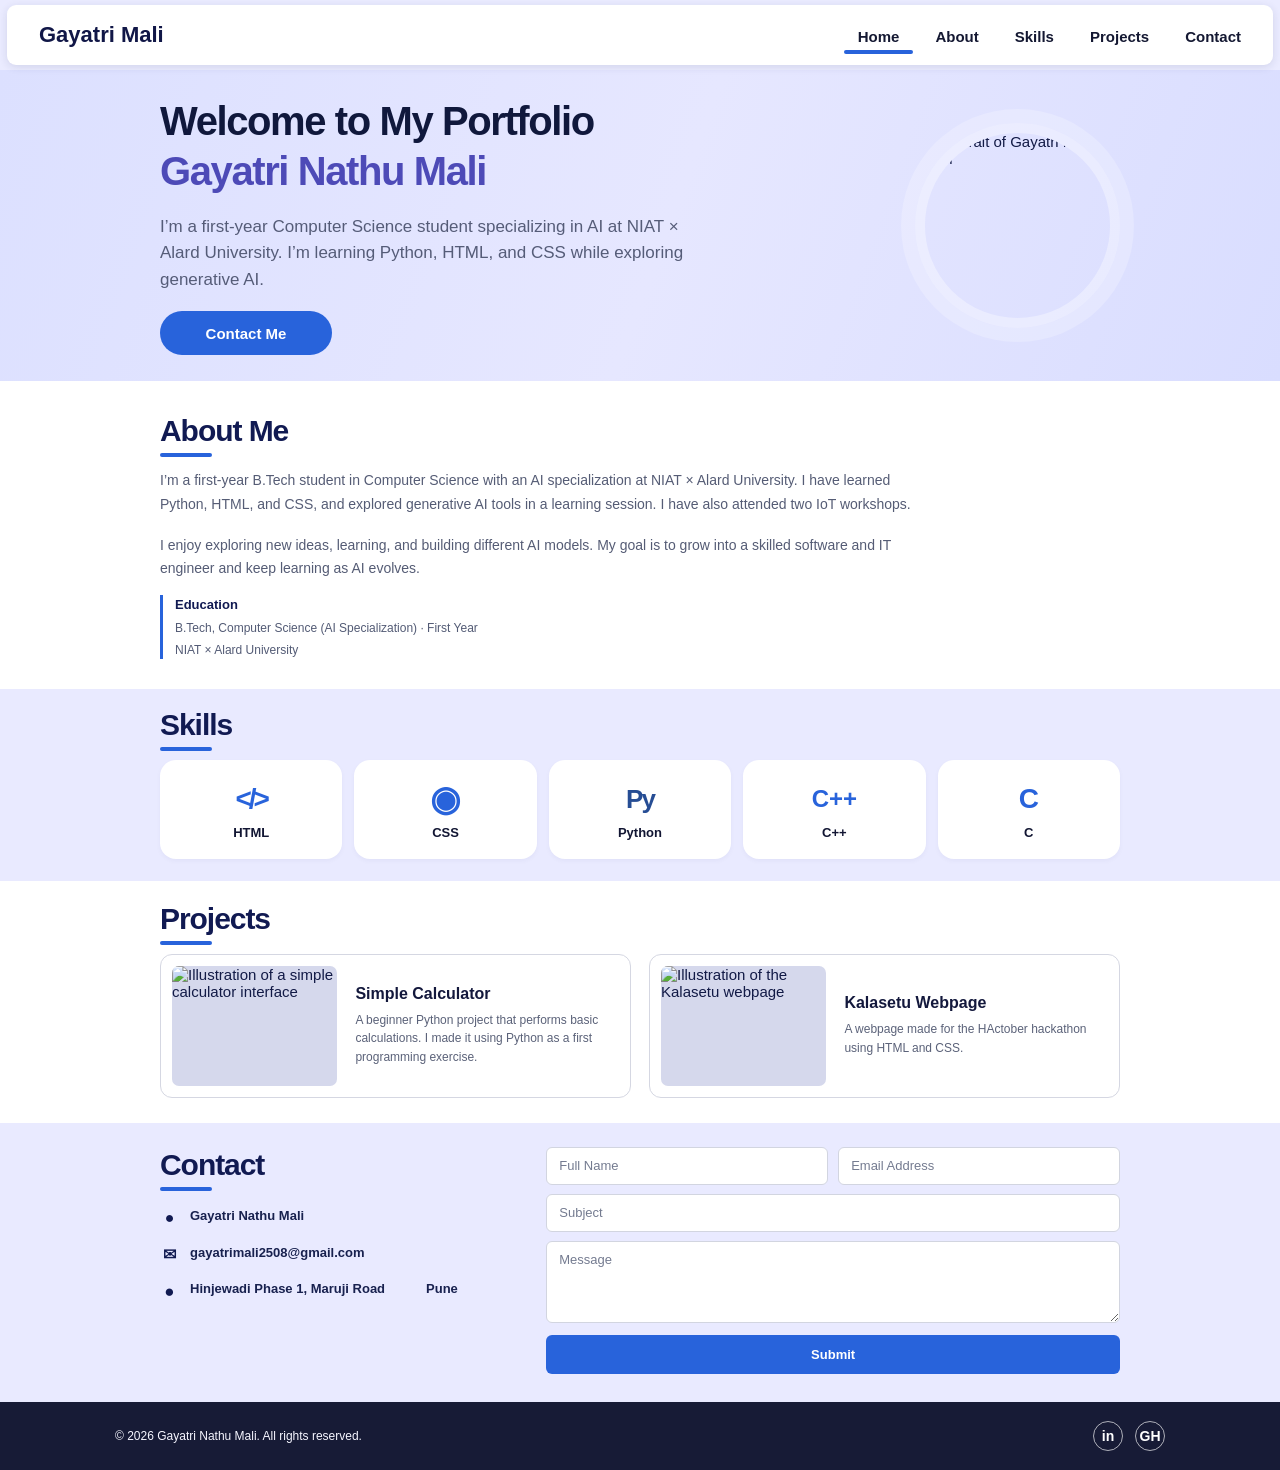
==== html.html @ 58865205 "Create html.html" ====
<!DOCTYPE html>
<html lang="en">
<head>
  <meta charset="UTF-8">
  <meta name="viewport" content="width=device-width, initial-scale=1.0">
  <meta name="description" content="Personal portfolio of Gayatri Nathu Mali, a first-year computer science engineering student specializing in AI.">
  <title>Gayatri Nathu Mali | Portfolio</title>
  <link rel="stylesheet" href="style.css">
</head>
<body>
  <header class="site-header">
    <nav class="navigation" aria-label="Main navigation">
      <a class="logo" href="#home">Gayatri Mali</a>
      <div class="nav-links">
        <a href="#home">Home</a>
        <a href="#about">About</a>
        <a href="#skills">Skills</a>
        <a href="#projects">Projects</a>
        <a href="#contact">Contact</a>
      </div>
    </nav>
  </header>

  <main>
    <section class="hero" id="home">
      <div class="hero-inner">
        <div class="hero-copy">
          <h1>Welcome to My Portfolio<br><span>Gayatri Nathu Mali</span></h1>
          <p>I’m a first-year Computer Science student specializing in AI at NIAT × Alard University. I’m learning Python, HTML, and CSS while exploring generative AI.</p>
          <a class="contact-button" href="#contact">Contact Me</a>
        </div>
        <img class="profile-photo" src="assets/gayatri-mali.jpeg" alt="Portrait of Gayatri Nathu Mali">
      </div>
    </section>

    <section class="about section-white" id="about">
      <div class="section-inner about-inner">
        <div class="about-copy">
          <h2 class="section-title">About Me</h2>
          <p>I’m a first-year B.Tech student in Computer Science with an AI specialization at NIAT × Alard University. I have learned Python, HTML, and CSS, and explored generative AI tools in a learning session. I have also attended two IoT workshops.</p>
          <p>I enjoy exploring new ideas, learning, and building different AI models. My goal is to grow into a skilled software and IT engineer and keep learning as AI evolves.</p>
          <div class="education"><strong>Education</strong><span>B.Tech, Computer Science (AI Specialization) · First Year</span><span>NIAT × Alard University</span></div>
        </div>
      </div>
    </section>

    <section class="skills" id="skills">
      <div class="section-inner">
        <h2 class="section-title">Skills</h2>
        <div class="skill-grid">
          <article class="skill-card"><span class="skill-icon code-icon" aria-hidden="true">&lt;/&gt;</span><h3>HTML</h3></article>
          <article class="skill-card"><span class="skill-icon css-icon" aria-hidden="true">◉</span><h3>CSS</h3></article>
          <article class="skill-card"><span class="skill-icon python-icon" aria-hidden="true">Py</span><h3>Python</h3></article>
          <article class="skill-card"><span class="skill-icon cpp-icon" aria-hidden="true">C++</span><h3>C++</h3></article>
          <article class="skill-card"><span class="skill-icon c-icon" aria-hidden="true">C</span><h3>C</h3></article>
        </div>
      </div>
    </section>

    <section class="projects section-white" id="projects">
      <div class="section-inner">
        <h2 class="section-title">Projects</h2>
        <div class="project-grid">
          <article class="project-card">
            <div class="project-image"><img class="project-art" src="assets/simple-calculator.svg" alt="Illustration of a simple calculator interface"></div>
            <div class="project-copy"><h3>Simple Calculator</h3><p>A beginner Python project that performs basic calculations. I made it using Python as a first programming exercise.</p></div>
          </article>
          <article class="project-card">
            <div class="project-image"><img class="project-art" src="assets/kalasetu-webpage.svg" alt="Illustration of the Kalasetu webpage"></div>
            <div class="project-copy"><h3>Kalasetu Webpage</h3><p>A webpage made for the HActober hackathon using HTML and CSS.</p></div>
          </article>
        </div>
      </div>
    </section>

    <section class="contact" id="contact">
      <div class="section-inner contact-inner">
        <div class="contact-info">
          <h2 class="section-title">Contact</h2>
          <p><span class="contact-icon" aria-hidden="true">●</span> Gayatri Nathu Mali</p>
          <p><span class="contact-icon" aria-hidden="true">✉</span> <a href="mailto:gayatrimali2508@gmail.com">gayatrimali2508@gmail.com</a></p>
          <p><span class="contact-icon location-icon" aria-hidden="true">●</span> Hinjewadi Phase 1, Maruji Road<br><span class="location-indent">Pune</span></p>
        </div>
        <form class="contact-form" action="mailto:gayatrimali2508@gmail.com" method="post" enctype="text/plain">
          <div class="form-row">
            <label><span class="visually-hidden">Full Name</span><input type="text" name="full-name" placeholder="Full Name" autocomplete="name" required></label>
            <label><span class="visually-hidden">Email Address</span><input type="email" name="email" placeholder="Email Address" autocomplete="email" required></label>
          </div>
          <label><span class="visually-hidden">Subject</span><input type="text" name="subject" placeholder="Subject" required></label>
          <label><span class="visually-hidden">Message</span><textarea name="message" rows="4" placeholder="Message" required></textarea></label>
          <button class="submit-button" type="submit">Submit</button>
        </form>
      </div>
    </section>
  </main>

  <footer class="footer">
    <div class="footer-inner">
      <p>© 2026 Gayatri Nathu Mali. All rights reserved.</p>
      <div class="social-links">
        <a href="https://www.linkedin.com/in/gayatri-mali-8b49a341b/" target="_blank" rel="noopener noreferrer" aria-label="LinkedIn profile">in</a>
        <a href="https://github.com/Gayu0205" target="_blank" rel="noopener noreferrer" aria-label="GitHub profile">GH</a>
      </div>
    </div>
  </footer>
</body>
</html>
---- style.css ----
* {
  box-sizing: border-box;
}
:root {
  --navy: #111a52;
  --blue: #2863db;
  --lavender: #e9eaff;
  --lavender-deep: #dfe2ff;
  --text: #121a46;
  --muted: #616780;
}
html {
  scroll-behavior: smooth;
  scroll-padding-top: 82px;
}
body {
  margin: 0;
  color: var(--text);
  background: #fff;
  font-family: Arial, Helvetica, sans-serif;
  font-size: 15px;
}
a {
  color: inherit;
  text-decoration: none;
}
.site-header {
  position: sticky;
  top: 0;
  z-index: 10;
  padding: 5px 7px;
  background: rgba(233,234,255,.92);
}
.navigation {
  min-height: 60px;
  padding: 0 32px;
  display: flex;
  justify-content: space-between;
  align-items: center;
  background: #fff;
  border-radius: 9px;
  box-shadow: 0 2px 8px rgba(21,31,83,.12);
}
.logo {
  color: #111747;
  font-size: 22px;
  font-weight: 700;
}
.nav-links {
  display: flex;
  align-items: center;
  gap: 36px;
}
.nav-links a {
  position: relative;
  padding: 21px 0 18px;
  color: #141832;
  font-weight: 600;
  transition: color .2s ease;
}
.nav-links a:hover, .nav-links a:focus-visible {
  color: var(--blue);
}
.nav-links a:first-child::after {
  content: '';
  position: absolute;
  right: -14px;
  bottom: 9px;
  left: -14px;
  height: 4px;
  border-radius: 4px;
  background: var(--blue);
}
.hero {
  background: linear-gradient(110deg, #dce0ff 0%, #e6e7ff 52%, #d9ddff 100%);
}
.hero-inner {
  width: min(960px, calc(100% - 48px));
  min-height: 280px;
  margin: auto;
  display: flex;
  align-items: center;
  justify-content: space-between;
  gap: 44px;
}
.hero-copy {
  max-width: 590px;
  padding: 26px 0;
}
.hero h1 {
  margin: 0 0 18px;
  color: #10183c;
  font-size: clamp(32px, 4vw, 40px);
  line-height: 1.25;
  letter-spacing: -.035em;
}
.hero h1 span {
  color: #4d4ab7;
}
.hero-copy p {
  max-width: 560px;
  margin: 0 0 18px;
  color: #555c78;
  font-size: 17px;
  line-height: 1.55;
}
.contact-button {
  min-width: 172px;
  min-height: 44px;
  display: inline-flex;
  align-items: center;
  justify-content: center;
  padding: 0 25px;
  border-radius: 24px;
  background: var(--blue);
  color: #fff;
  font-weight: 700;
  transition: background .2s ease, transform .2s ease;
}
.contact-button:hover, .contact-button:focus-visible {
  background: #174dbb;
  transform: translateY(-2px);
}
.profile-photo {
  width: 205px;
  height: 205px;
  flex: none;
  border: 10px solid rgba(255,255,255,.35);
  border-radius: 50%;
  object-fit: cover;
  object-position: center 31%;
  box-shadow: 0 0 0 14px rgba(255,255,255,.22);
}
.section-white {
  background: #fff;
}
.section-inner {
  width: min(960px, calc(100% - 48px));
  margin: auto;
}
.about {
  padding: 32px 0 30px;
}
.about-inner {
  display: block;
}
.about-copy {
  max-width: 760px;
}
.section-title {
  position: relative;
  width: fit-content;
  margin: 0 0 20px;
  color: var(--navy);
  font-size: 30px;
  line-height: 1.2;
  letter-spacing: -.035em;
}
.section-title::after {
  content: '';
  position: absolute;
  left: 0;
  bottom: -8px;
  width: 52px;
  height: 4px;
  border-radius: 3px;
  background: var(--blue);
}
.about-copy p {
  margin: 17px 0 0;
  color: #555c75;
  font-size: 14px;
  line-height: 1.7;
}
.education {
  display: grid;
  gap: 4px;
  margin-top: 14px;
  padding-left: 12px;
  border-left: 3px solid var(--blue);
  color: #535b75;
  font-size: 12px;
  line-height: 1.5;
}
.education strong {
  color: var(--navy);
  font-size: 13px;
}
.skills {
  padding: 18px 0 22px;
  background: var(--lavender);
}
.skills .section-title {
  margin-bottom: 17px;
}
.skill-grid {
  display: grid;
  grid-template-columns: repeat(5, 1fr);
  gap: 12px;
}
.skill-card {
  min-height: 99px;
  display: flex;
  flex-direction: column;
  align-items: center;
  justify-content: center;
  gap: 5px;
  padding: 12px 8px;
  border-radius: 16px;
  background: #fff;
  box-shadow: 0 2px 5px rgba(27,35,95,.04);
  transition: transform .2s ease, box-shadow .2s ease;
}
.skill-card:hover {
  transform: translateY(-3px);
  box-shadow: 0 8px 18px rgba(27,35,95,.1);
}
.skill-card h3 {
  margin: 0;
  color: #121633;
  font-size: 13px;
}
.skill-icon {
  min-height: 42px;
  display: grid;
  place-items: center;
  color: var(--blue);
  font-weight: 700;
}
.code-icon {
  font-size: 28px;
  letter-spacing: -3px;
}
.css-icon {
  font-size: 35px;
}
.python-icon {
  color: #264d94;
  font-size: 26px;
  letter-spacing: -2px;
}
.cpp-icon {
  font-size: 24px;
}
.c-icon {
  font-size: 28px;
}
.projects {
  padding: 20px 0 25px;
}
.projects .section-title {
  margin-bottom: 17px;
}
.project-grid {
  display: grid;
  grid-template-columns: 1fr 1fr;
  gap: 18px;
}
.project-card {
  display: grid;
  grid-template-columns: 37% 1fr;
  gap: 18px;
  min-height: 143px;
  padding: 11px;
  border: 1px solid #d5d7e2;
  border-radius: 12px;
  background: #fff;
  transition: box-shadow .2s ease, transform .2s ease;
}
.project-card:hover {
  transform: translateY(-2px);
  box-shadow: 0 7px 18px rgba(27,35,95,.08);
}
.project-image {
  display: grid;
  place-items: center;
  min-height: 120px;
  border-radius: 7px;
  background: #d5d8ec;
}
.project-art {
  width: 100%;
  height: 100%;
  min-height: inherit;
  border-radius: inherit;
  object-fit: cover;
}
.project-copy {
  align-self: center;
}
.project-copy h3 {
  margin: 0 0 8px;
  color: #13183c;
  font-size: 16px;
}
.project-copy p {
  margin: 0;
  color: #5b6279;
  font-size: 12px;
  line-height: 1.55;
}
.contact {
  padding: 24px 0 28px;
  background: var(--lavender);
}
.contact-inner {
  display: grid;
  grid-template-columns: .75fr 1.25fr;
  gap: 42px;
  align-items: start;
}
.contact-info .section-title {
  margin-bottom: 23px;
}
.contact-info p {
  display: flex;
  align-items: flex-start;
  gap: 11px;
  margin: 12px 0;
  color: #18214f;
  font-size: 13px;
  font-weight: 600;
  line-height: 1.55;
}
.contact-info p a:hover {
  color: var(--blue);
  text-decoration: underline;
}
.contact-icon {
  width: 19px;
  flex: none;
  color: var(--navy);
  text-align: center;
  font-size: 16px;
}
.location-icon {
  font-size: 17px;
}
.location-indent {
  margin-left: 30px;
}
.contact-form {
  display: grid;
  gap: 9px;
}
.form-row {
  display: grid;
  grid-template-columns: 1fr 1fr;
  gap: 10px;
}
.contact-form label {
  min-width: 0;
}
.contact-form input, .contact-form textarea {
  width: 100%;
  border: 1px solid #d2d5e0;
  border-radius: 6px;
  padding: 10px 12px;
  outline: 0;
  background: #fff;
  color: #171d3b;
  font: 13px Arial, sans-serif;
}
.contact-form input {
  min-height: 38px;
}
.contact-form textarea {
  min-height: 66px;
  resize: vertical;
}
.contact-form input::placeholder, .contact-form textarea::placeholder {
  color: #747b90;
  opacity: 1;
}
.contact-form input:focus, .contact-form textarea:focus {
  border-color: var(--blue);
  box-shadow: 0 0 0 2px rgba(40,99,219,.12);
}
.submit-button {
  min-height: 39px;
  border: 0;
  border-radius: 6px;
  background: var(--blue);
  color: #fff;
  font-size: 13px;
  font-weight: 700;
  cursor: pointer;
  transition: background .2s ease, transform .2s ease;
}
.submit-button:hover, .submit-button:focus-visible {
  background: #174dbb;
  transform: translateY(-1px);
}
.footer {
  padding: 17px 0;
  background: #171b36;
  color: #f6f6ff;
}
.footer-inner {
  width: min(1050px, calc(100% - 48px));
  min-height: 34px;
  margin: auto;
  display: flex;
  justify-content: space-between;
  align-items: center;
  gap: 20px;
}
.footer p {
  margin: 0;
  font-size: 12px;
}
.social-links {
  display: flex;
  align-items: center;
  gap: 12px;
}
.social-links a {
  width: 30px;
  height: 30px;
  display: grid;
  place-items: center;
  border: 1px solid rgba(255,255,255,.65);
  border-radius: 50%;
  color: white;
  font-size: 14px;
  font-weight: 700;
  transition: background .2s ease, color .2s ease;
}
.social-links a:hover, .social-links a:focus-visible {
  background: white;
  color: #171b36;
}
.visually-hidden {
  position: absolute;
  width: 1px;
  height: 1px;
  padding: 0;
  margin: -1px;
  overflow: hidden;
  clip: rect(0, 0, 0, 0);
  white-space: nowrap;
  border: 0;
}
@media (max-width: 760px) {
  .navigation {
    padding-inline: 20px;
  }
  .nav-links {
    gap: 20px;
  }
  .hero-inner {
    min-height: 260px;
    gap: 24px;
  }
  .hero h1 {
    font-size: 34px;
  }
  .hero-copy p {
    font-size: 15px;
  }
  .profile-photo {
    width: 175px;
    height: 175px;
  }
  .project-card {
    gap: 12px;
    grid-template-columns: 34% 1fr;
  }
  .project-copy p {
    font-size: 11px;
  }
  .contact-inner {
    gap: 25px;
  }
}
@media (max-width: 560px) {
  html {
    scroll-padding-top: 70px;
  }
  .site-header {
    padding: 4px;
  }
  .navigation {
    min-height: 58px;
    padding: 0 12px;
  }
  .logo {
    font-size: 16px;
    white-space: nowrap;
  }
  .nav-links {
    gap: clamp(8px, 2.5vw, 14px);
  }
  .nav-links a {
    padding: 19px 0 17px;
    font-size: 10px;
    white-space: nowrap;
  }
  .nav-links a:first-child::after {
    right: -5px;
    left: -5px;
    bottom: 8px;
    height: 3px;
  }
  .hero-inner {
    width: calc(100% - 36px);
    min-height: 0;
    padding: 30px 0;
    gap: 14px;
  }
  .hero-copy {
    padding: 0;
  }
  .hero h1 {
    margin-bottom: 12px;
    font-size: clamp(25px, 7vw, 34px);
  }
  .hero-copy p {
    margin-bottom: 14px;
    font-size: 13px;
    line-height: 1.5;
  }
  .contact-button {
    min-width: 138px;
    min-height: 39px;
    font-size: 13px;
  }
  .profile-photo {
    width: clamp(105px, 31vw, 155px);
    height: clamp(105px, 31vw, 155px);
    border-width: 7px;
  }
  .section-inner {
    width: calc(100% - 36px);
  }
  .about {
    padding: 27px 0;
  }
  .section-title {
    font-size: 26px;
  }
  .about-copy p {
    font-size: 13px;
  }
  .skills {
    padding: 17px 0 19px;
  }
  .skill-grid {
    grid-template-columns: repeat(3, 1fr);
    gap: 8px;
  }
  .skill-card {
    min-height: 84px;
    border-radius: 12px;
  }
  .skill-icon {
    min-height: 32px;
  }
  .skill-card h3 {
    font-size: 12px;
  }
  .projects {
    padding: 19px 0 21px;
  }
  .project-grid {
    grid-template-columns: 1fr;
    gap: 11px;
  }
  .project-card {
    min-height: 122px;
    grid-template-columns: 36% 1fr;
  }
  .project-image {
    min-height: 100px;
  }
  .project-copy h3 {
    font-size: 14px;
  }
  .project-copy p {
    font-size: 11px;
  }
  .contact {
    padding: 22px 0;
  }
  .contact-inner {
    grid-template-columns: 1fr;
    gap: 14px;
  }
  .contact-info .section-title {
    margin-bottom: 19px;
  }
  .contact-info p {
    margin: 9px 0;
    font-size: 12px;
  }
  .contact-form {
    gap: 8px;
  }
  .form-row {
    gap: 7px;
  }
  .contact-form input, .contact-form textarea {
    padding: 9px;
    font-size: 12px;
  }
  .footer-inner {
    width: calc(100% - 36px);
  }
  .footer p {
    font-size: 10px;
  }
}
@media (max-width: 365px) {
  .navigation {
    padding-inline: 8px;
  }
  .logo {
    font-size: 14px;
  }
  .nav-links {
    gap: 7px;
  }
  .nav-links a {
    font-size: 9px;
  }
  .hero-inner {
    width: calc(100% - 28px);
  }
  .hero h1 {
    font-size: 24px;
  }
  .section-inner {
    width: calc(100% - 28px);
  }
  .form-row {
    grid-template-columns: 1fr;
  }
}
@media (prefers-reduced-motion: reduce) {
  *, *::before, *::after {
    scroll-behavior: auto !important;
    transition-duration: .01ms !important;
  }
}
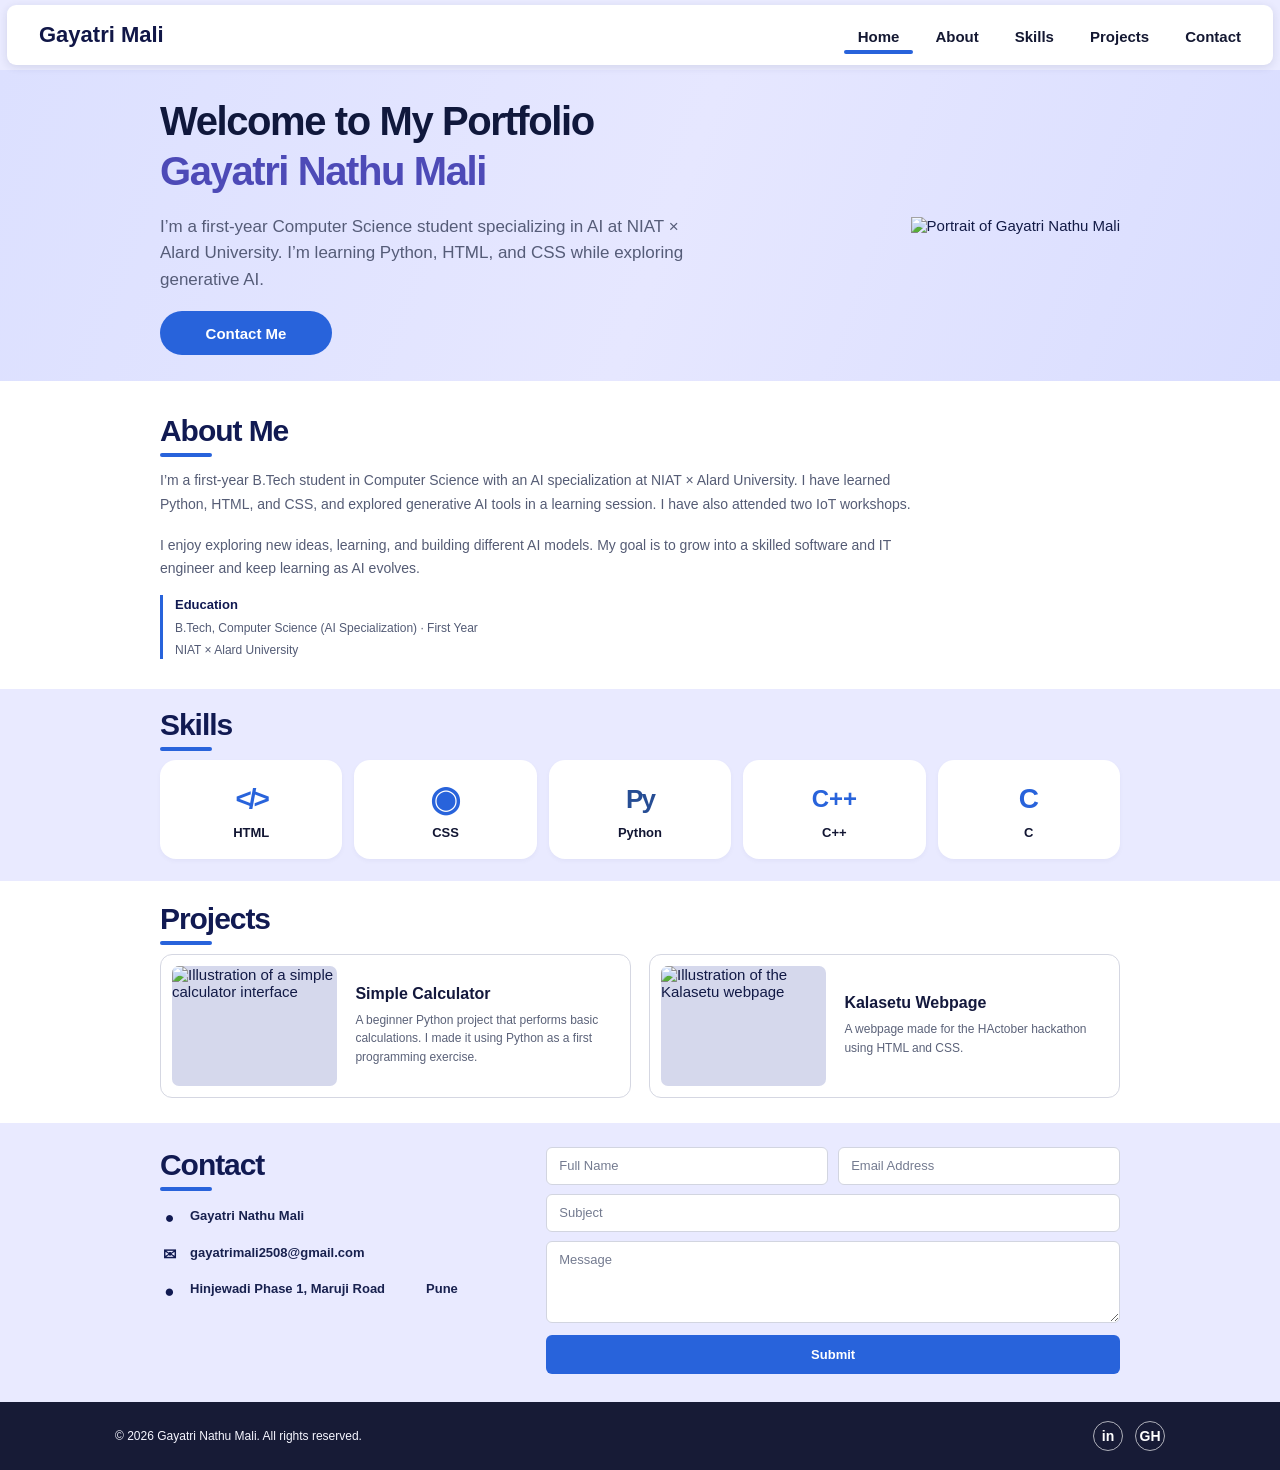
==== commit 69be6b45: "Fix image source path in html.html" ====
--- a/html.html
+++ b/html.html
@@ -29,7 +29,7 @@
           <p>I’m a first-year Computer Science student specializing in AI at NIAT × Alard University. I’m learning Python, HTML, and CSS while exploring generative AI.</p>
           <a class="contact-button" href="#contact">Contact Me</a>
         </div>
-        <img class="profile-photo" src="assets/gayatri-mali.jpeg" alt="Portrait of Gayatri Nathu Mali">
+        <img class="./profile.jpeg" src="assets/gayatri-mali.jpeg" alt="Portrait of Gayatri Nathu Mali">
       </div>
     </section>
 
